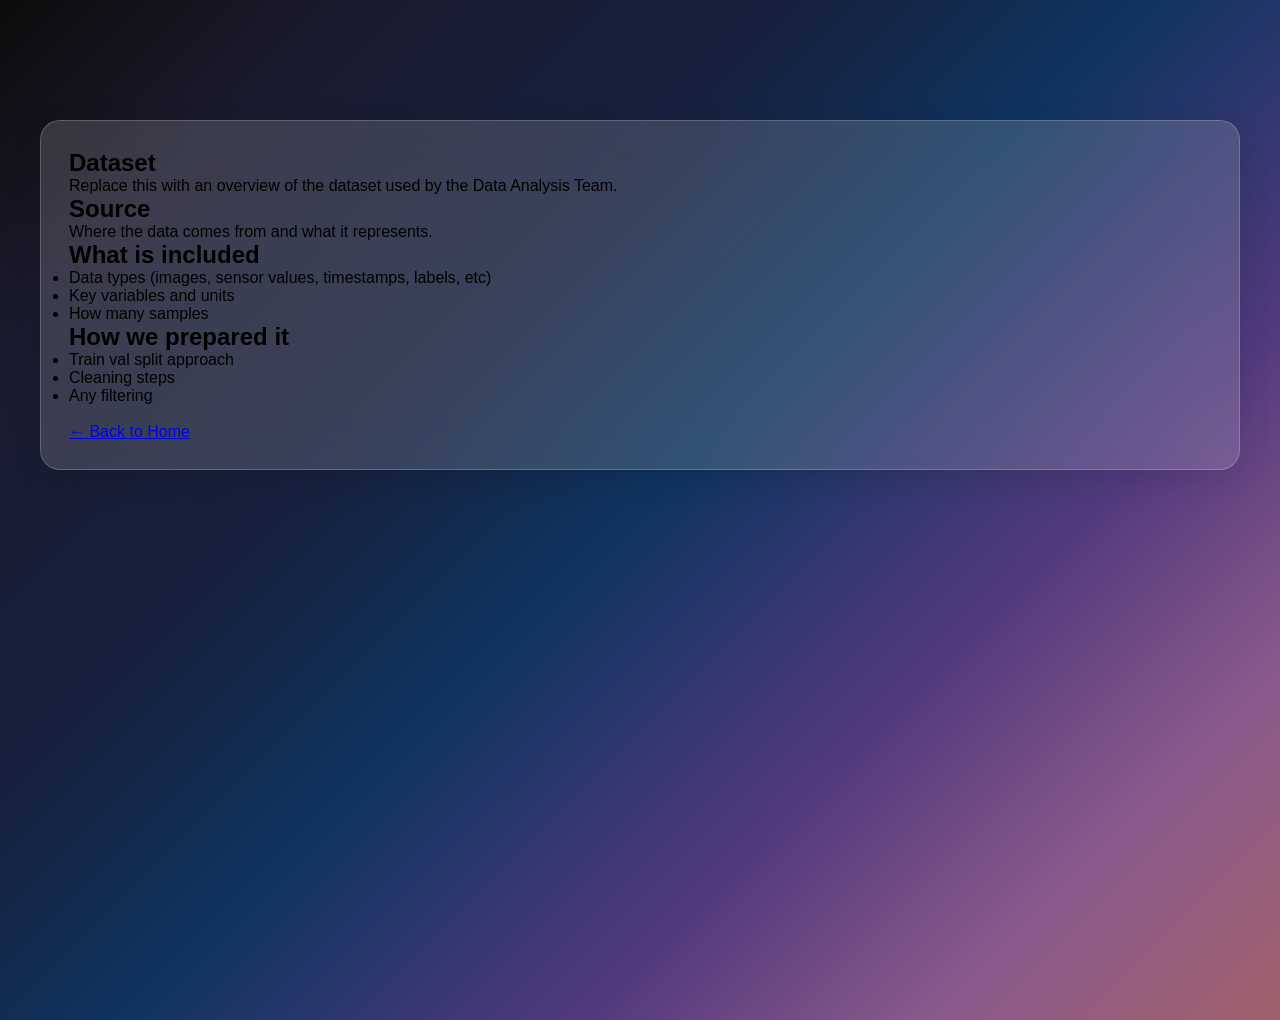
==== dataset.html @ 0f387c84 "Create dataset.html" ====
<!DOCTYPE html>
<html lang="en">
<head>
  <meta charset="UTF-8" />
  <meta name="viewport" content="width=device-width, initial-scale=1.0" />
  <title>Astro Cultivators | Dataset</title>
  <link rel="stylesheet" href="templatemo-glossy-touch.css">
</head>
<body>
  <div class="container" style="margin-top: 120px;">
    <section class="glass" style="padding: 28px;">
      <h1>Dataset</h1>
      <p>Replace this with an overview of the dataset used by the Data Analysis Team.</p>

      <h2>Source</h2>
      <p>Where the data comes from and what it represents.</p>

      <h2>What is included</h2>
      <ul>
        <li>Data types (images, sensor values, timestamps, labels, etc)</li>
        <li>Key variables and units</li>
        <li>How many samples</li>
      </ul>

      <h2>How we prepared it</h2>
      <ul>
        <li>Train val split approach</li>
        <li>Cleaning steps</li>
        <li>Any filtering</li>
      </ul>

      <p style="margin-top: 18px;">
        <a href="index.html">← Back to Home</a>
      </p>
    </section>
  </div>
</body>
</html>
---- templatemo-glossy-touch.css ----
@charset "utf-8";
/*

TemplateMo 592 glossy touch

https://templatemo.com/tm-592-glossy-touch

*/

* {
    margin: 0;
    padding: 0;
    box-sizing: border-box;
    button[type="submit"] {
        font-family: inherit;
        font-size: 16px;
    }
}
body {
    font-family: "Segoe UI", Tahoma, Geneva, Verdana, sans-serif;
    background: linear-gradient(
        135deg,
        #0c0c0c 0%,
        #1a1a2e 15%,
        #16213e 35%,
        #0f3460 50%,
        #533a7d 70%,
        #8b5a8c 85%,
        #a0616a 100%
    );
    min-height: 100vh;
    overflow-x: hidden;
}
/* Animated background elements */
.bg-shapes {
    position: fixed;
    top: 0;
    left: 0;
    width: 100%;
    height: 100%;
    z-index: -1;
    overflow: hidden;
}
.shape {
    position: absolute;
    background: rgba(255, 255, 255, 0.08);
    animation: float 6s ease-in-out infinite;
    box-shadow: 0 8px 32px rgba(255, 255, 255, 0.1);
}
.shape:nth-child(1) {
    width: 120px;
    height: 80px;
    border-radius: 15px;
    top: 20%;
    left: 10%;
    animation-delay: 0s;
    transform: rotate(15deg);
}
.shape:nth-child(2) {
    width: 90px;
    height: 140px;
    border-radius: 12px;
    top: 60%;
    right: 15%;
    animation-delay: 2s;
    transform: rotate(-20deg);
}
.shape:nth-child(3) {
    width: 100px;
    height: 60px;
    border-radius: 10px;
    bottom: 20%;
    left: 20%;
    animation-delay: 4s;
    transform: rotate(25deg);
}
.shape:nth-child(4) {
    width: 80px;
    height: 120px;
    border-radius: 8px;
    top: 10%;
    right: 30%;
    animation-delay: 1s;
    transform: rotate(-10deg);
}
.shape:nth-child(5) {
    width: 110px;
    height: 70px;
    border-radius: 14px;
    bottom: 40%;
    right: 20%;
    animation-delay: 3s;
    transform: rotate(30deg);
}
.shape:nth-child(6) {
    width: 95px;
    height: 95px;
    border-radius: 20px;
    top: 40%;
    left: 5%;
    animation-delay: 5s;
    transform: rotate(-15deg);
}
@keyframes float {
    0%,
    100% {
        transform: translateY(0px) rotate(var(--start-rotation, 0deg));
    }
    50% {
        transform: translateY(-20px)
            rotate(calc(var(--start-rotation, 0deg) + 180deg));
    }
}
/* Glass container styles */
.glass {
    background: rgba(255, 255, 255, 0.15);
    backdrop-filter: blur(20px);
    border: 1px solid rgba(255, 255, 255, 0.2);
    border-radius: 20px;
    box-shadow: 0 8px 32px rgba(0, 0, 0, 0.1);
    transition: all 0.3s ease;
    position: relative;
    overflow: hidden;
}
.glass:hover {
    background: rgba(255, 255, 255, 0.2);
    transform: translateY(-5px);
    box-shadow: 0 15px 45px rgba(0, 0, 0, 0.15);
}
/* Header styles */
header {
    padding: 20px;
}
.container {
    max-width: 1200px;
    margin: 0 auto;
}
/* Navigation styles */
nav {
    display: flex;
    justify-content: space-between;
    align-items: center;
    padding: 30px 45px;
}
.logo {
    font-size: 32px;
    font-weight: bold;
    color: white;
    text-shadow: 0 2px 10px rgba(0, 0, 0, 0.3);
    display: flex;
    align-items: center;
    gap: 15px;
    cursor: pointer;
}
.logo-icon {
    width: 64px;
    height: 64px;
    display: flex;
    align-items: center;
    justify-content: center;
}
.logo-icon svg {
    width: 100%;
    height: 100%;
    filter: drop-shadow(0 2px 8px rgba(0, 0, 0, 0.3));
    transition: all 0.3s ease;
}
.logo:hover .logo-icon svg {
    transform: scale(1.1) translateY(-2px);
    filter: drop-shadow(0 4px 12px rgba(255, 255, 255, 0.4));
}
.nav-links {
    display: flex;
    gap: 30px;
}
.nav-links a {
    color: rgba(255, 255, 255, 0.9);
    text-decoration: none;
    font-weight: 500;
    transition: all 0.3s ease;
    padding: 12px 24px 13px 24px;
    border-radius: 10px;
    cursor: pointer;
    font-size: 16px;
	border-bottom: 1px solid rgba(255, 255, 255, 0.6);
}
.nav-links a:hover,
.nav-links a.active {
    color: white;
    background: rgba(255, 255, 255, 0.1);
    text-shadow: 0 0 10px rgba(255, 255, 255, 0.5);
}
/* Page system */
.page {
    display: none;
    min-height: 100vh;
    padding: 40px 20px 20px;
}
.page.active {
    display: block;
}
/* Content wrapper to contain page content */
.content-wrapper {
    min-height: calc(100vh - 300px);
}
/* Home page styles */
.hero {
    display: grid;
    grid-template-columns: 1fr 1fr;
    gap: 40px;
    align-items: center;
    padding: 60px 40px;
    margin-bottom: 40px;
}
.hero-image {
    display: flex;
    justify-content: center;
    align-items: center;
}
.hero-image img {
    width: 100%;
    max-width: 440px;
    height: auto;
    border-radius: 20px;
    box-shadow: 0 15px 35px rgba(0, 0, 0, 0.2);
}
.hero-content {
    text-align: left;
}
.hero h1 {
    font-size: 2.8rem;
    color: white;
    margin-bottom: 20px;
    text-shadow: 0 4px 15px rgba(0, 0, 0, 0.2);
    line-height: 1.2;
}
.hero p {
    font-size: 1.2rem;
    color: rgba(255, 255, 255, 0.9);
    margin-bottom: 30px;
    line-height: 1.6;
}
.cta-button {
    display: inline-block;
    padding: 15px 40px;
    background: rgba(255, 255, 255, 0.2);
    color: white;
    text-decoration: none;
    border-radius: 50px;
    font-weight: 600;
    font-family: "Segoe UI", Tahoma, Geneva, Verdana, sans-serif;
    transition: all 0.3s ease;
    border: 2px solid rgba(255, 255, 255, 0.3);
    cursor: pointer;
}
.cta-button:hover {
    background: rgba(255, 255, 255, 0.3);
    transform: translateY(-3px);
    box-shadow: 0 10px 25px rgba(0, 0, 0, 0.2);
}
button[type="submit"] {
    font-family: inherit;
    font-size: 16px;
}
.features {
    display: grid;
    grid-template-columns: repeat(auto-fit, minmax(300px, 1fr));
    gap: 30px;
    margin-bottom: 40px;
}
.feature-card {
    padding: 40px 30px;
    text-align: center;
    color: white;
}
.feature-icon {
    width: 60px;
    height: 60px;
    margin: 0 auto 20px;
    background: rgba(255, 255, 255, 0.2);
    border-radius: 50%;
    display: flex;
    align-items: center;
    justify-content: center;
    font-size: 24px;
}
.feature-card h3 {
    font-size: 1.5rem;
    margin-bottom: 15px;
    color: white;
}
.feature-card p {
    color: rgba(255, 255, 255, 0.8);
    line-height: 1.6;
}
/* About page styles */
.about-content {
    display: grid;
    grid-template-columns: 1fr 1fr;
    gap: 40px;
    margin-bottom: 40px;
    align-items: center;
}
.about-text {
    padding: 40px;
    color: white;
}
.about-text h2 {
    font-size: 2.5rem;
    margin-bottom: 20px;
    text-shadow: 0 2px 10px rgba(0, 0, 0, 0.3);
}
.about-text p {
    font-size: 1.1rem;
    line-height: 1.8;
    color: rgba(255, 255, 255, 0.9);
    margin-bottom: 20px;
}
.stats {
    display: grid;
    grid-template-columns: repeat(auto-fit, minmax(200px, 1fr));
    gap: 30px;
    margin-bottom: 60px;
}
.stat-card {
    text-align: center;
    padding: 30px;
    color: white;
}
.stat-number {
    font-size: 3rem;
    font-weight: bold;
    color: white;
    text-shadow: 0 2px 10px rgba(0, 0, 0, 0.3);
}
.stat-label {
    font-size: 1.1rem;
    color: rgba(255, 255, 255, 0.8);
    margin-top: 10px;
}
/* Team section styles */
.team-section {
    margin-bottom: 60px;
}
.team-section h2 {
    font-size: 2.5rem;
    color: white;
    text-align: center;
    margin-bottom: 50px;
    text-shadow: 0 2px 10px rgba(0, 0, 0, 0.3);
}
.team-grid {
    display: grid;
    grid-template-columns: repeat(3, 1fr);
    gap: 30px;
}
.team-member {
    padding: 40px 30px;
    text-align: center;
    color: white;
    transition: all 0.3s ease;
}
.team-member:hover {
    transform: translateY(-10px);
}
.team-avatar {
    width: 120px;
    height: 120px;
    background: rgba(255, 255, 255, 0.2);
    border-radius: 50%;
    margin: 0 auto 20px;
    display: flex;
    align-items: center;
    justify-content: center;
    font-size: 48px;
    backdrop-filter: blur(10px);
    border: 3px solid rgba(255, 255, 255, 0.3);
    transition: all 0.3s ease;
}
.team-member:hover .team-avatar {
    border-color: rgba(255, 255, 255, 0.5);
    transform: scale(1.05);
    background: rgba(255, 255, 255, 0.25);
}
.team-member h3 {
    font-size: 1.4rem;
    margin-bottom: 8px;
    color: white;
}
.team-member .role {
    font-size: 1rem;
    color: rgba(255, 255, 255, 0.7);
    margin-bottom: 15px;
}
.team-member .bio {
    font-size: 0.9rem;
    line-height: 1.6;
    color: rgba(255, 255, 255, 0.8);
    margin-bottom: 20px;
}
.team-social {
    display: flex;
    justify-content: center;
    gap: 15px;
}
.team-social a {
    width: 36px;
    height: 36px;
    background: rgba(255, 255, 255, 0.1);
    border-radius: 50%;
    display: flex;
    align-items: center;
    justify-content: center;
    color: rgba(255, 255, 255, 0.8);
    text-decoration: none;
    transition: all 0.3s ease;
    backdrop-filter: blur(10px);
    border: 1px solid rgba(255, 255, 255, 0.2);
}
.team-social a:hover {
    background: rgba(255, 255, 255, 0.2);
    transform: translateY(-3px);
    color: white;
}
/* Services page styles */
.services-grid {
    display: grid;
    grid-template-columns: repeat(auto-fit, minmax(350px, 1fr));
    gap: 30px;
    margin-bottom: 40px;
}
.service-card {
    padding: 40px 30px;
    color: white;
    text-align: left;
}
.service-header {
    display: flex;
    align-items: center;
    margin-bottom: 20px;
}
.service-icon {
    width: 50px;
    height: 50px;
    background: rgba(255, 255, 255, 0.2);
    border-radius: 10px;
    display: flex;
    align-items: center;
    justify-content: center;
    font-size: 20px;
    margin-right: 15px;
}
.service-card h3 {
    font-size: 1.4rem;
    color: white;
}
.service-card p {
    color: rgba(255, 255, 255, 0.8);
    line-height: 1.6;
    margin-bottom: 20px;
}
.service-features {
    list-style: none;
}
.service-features li {
    color: rgba(255, 255, 255, 0.7);
    margin-bottom: 8px;
    padding-left: 20px;
    position: relative;
}
.service-features li:before {
    content: "✓";
    position: absolute;
    left: 0;
    color: rgba(255, 255, 255, 0.9);
}
/* Contact page styles */
.contact-grid {
    display: grid;
    grid-template-columns: 1fr 1fr;
    gap: 40px;
    margin-bottom: 40px;
}
.contact-map-section {
    margin-top: 40px;
}
.contact-form {
    padding: 40px;
}
.contact-form h2 {
    color: white;
    font-size: 2rem;
    margin-bottom: 30px;
    text-shadow: 0 2px 10px rgba(0, 0, 0, 0.3);
}
.form-group {
    margin-bottom: 20px;
}
.form-group label {
    display: block;
    color: rgba(255, 255, 255, 0.9);
    margin-bottom: 8px;
    font-weight: 500;
}
.form-group input,
.form-group textarea {
    width: 100%;
    padding: 15px;
    background: rgba(255, 255, 255, 0.1);
    border: 1px solid rgba(255, 255, 255, 0.2);
    border-radius: 10px;
    color: white;
    font-size: 16px;
    font-family: "Segoe UI", Tahoma, Geneva, Verdana, sans-serif;
    backdrop-filter: blur(10px);
    transition: all 0.3s ease;
}
.form-group input:focus,
.form-group textarea:focus {
    outline: none;
    background: rgba(255, 255, 255, 0.15);
    border-color: rgba(255, 255, 255, 0.4);
    box-shadow: 0 0 20px rgba(255, 255, 255, 0.1);
}
.form-group input::placeholder,
.form-group textarea::placeholder {
    color: rgba(255, 255, 255, 0.6);
}
.form-group textarea {
    height: 120px;
    resize: vertical;
    line-height: 1.5;
}
.contact-info {
    padding: 40px;
    color: white;
}
.contact-info h2 {
    font-size: 2rem;
    margin-bottom: 30px;
    text-shadow: 0 2px 10px rgba(0, 0, 0, 0.3);
}
.contact-item {
    display: flex;
    align-items: center;
    margin-bottom: 25px;
}
.contact-item-icon {
    width: 40px;
    height: 40px;
    background: rgba(255, 255, 255, 0.2);
    border-radius: 10px;
    display: flex;
    align-items: center;
    justify-content: center;
    margin-right: 15px;
    font-size: 18px;
}
.contact-item-text h4 {
    color: white;
    margin-bottom: 5px;
}
.contact-item-text p {
    color: rgba(255, 255, 255, 0.8);
}
.contact-map {
    padding: 40px;
    color: white;
    width: 100%;
}
.contact-map h2 {
    font-size: 2rem;
    margin-bottom: 30px;
    text-shadow: 0 2px 10px rgba(0, 0, 0, 0.3);
    text-align: center;
}
.map-container {
    width: 100%;
    height: 500px;
    background: rgba(255, 255, 255, 0.1);
    border-radius: 15px;
    border: 1px solid rgba(255, 255, 255, 0.2);
    overflow: hidden;
    position: relative;
    backdrop-filter: blur(10px);
}
.map-placeholder {
    width: 100%;
    height: 100%;
    display: flex;
    align-items: center;
    justify-content: center;
    flex-direction: column;
    color: rgba(255, 255, 255, 0.8);
    text-align: center;
}
.map-placeholder-icon {
    font-size: 64px;
    margin-bottom: 20px;
    opacity: 0.7;
}
.map-placeholder p {
    margin: 8px 0;
    font-size: 16px;
}
.map-placeholder .address {
    font-size: 18px;
    font-weight: 600;
    margin-bottom: 20px;
}
.map-placeholder .integration-note {
    font-size: 14px;
    opacity: 0.6;
    margin-top: 20px;
}
/* Footer styles */
#footer {
    margin-top: 60px;
    padding: 30px 0;
}
.footer-content {
    padding: 30px;
    text-align: center;
    color: rgba(255, 255, 255, 0.8);
}
.footer-links {
    display: flex;
    justify-content: center;
    gap: 30px;
    margin-bottom: 20px;
    flex-wrap: wrap;
}
.footer-links a {
    color: rgba(255, 255, 255, 0.7);
    text-decoration: none;
    font-size: 14px;
    transition: color 0.3s ease;
    padding: 5px 10px;
}
.footer-links a:hover {
    color: white;
    text-shadow: 0 0 10px rgba(255, 255, 255, 0.5);
}
.copyright {
    font-size: 14px;
    color: rgba(255, 255, 255, 0.6);
    border-top: 1px solid rgba(255, 255, 255, 0.1);
    padding-top: 20px;
}
.copyright a {
	color: rgba(255, 255, 255, 0.6);
	text-decoration: none;
}
/* Responsive design */
@media (max-width: 1024px) {
    .team-grid {
        grid-template-columns: repeat(2, 1fr);
    }
}
@media (max-width: 768px) {
    /* Adjust padding for mobile */
    .page {
        padding: 30px 20px 20px;
    }
    .content-wrapper {
        min-height: auto;
    }
    .hero {
        grid-template-columns: 1fr;
        text-align: center;
        gap: 20px;
    }
    .hero-content {
        text-align: center;
    }
    .hero h1 {
        font-size: 2.5rem;
    }
    nav {
        flex-direction: column;
        gap: 20px;
        padding: 20px 30px;
    }
    .nav-links {
        gap: 15px;
        justify-content: center;
        flex-direction: column;
        align-items: center;
    }
    .nav-links a {
        display: block;
        text-align: center;
        width: 100%;
        max-width: 200px;
        font-size: 14px;
        padding: 10px 20px;
    }
    .about-content,
    .contact-grid {
        grid-template-columns: 1fr;
    }
    .services-grid {
        grid-template-columns: 1fr;
    }
    .team-grid {
        grid-template-columns: 1fr;
        gap: 20px;
    }
    .footer-links {
        gap: 15px;
        flex-direction: column;
    }
    .footer-links a {
        display: block;
        text-align: center;
    }
    button[type="submit"] {
        width: 100%;
    }
    .map-container {
        height: 350px;
    }
    .logo-icon {
        width: 40px;
        height: 40px;
    }
    .logo {
        font-size: 22px;
    }
}
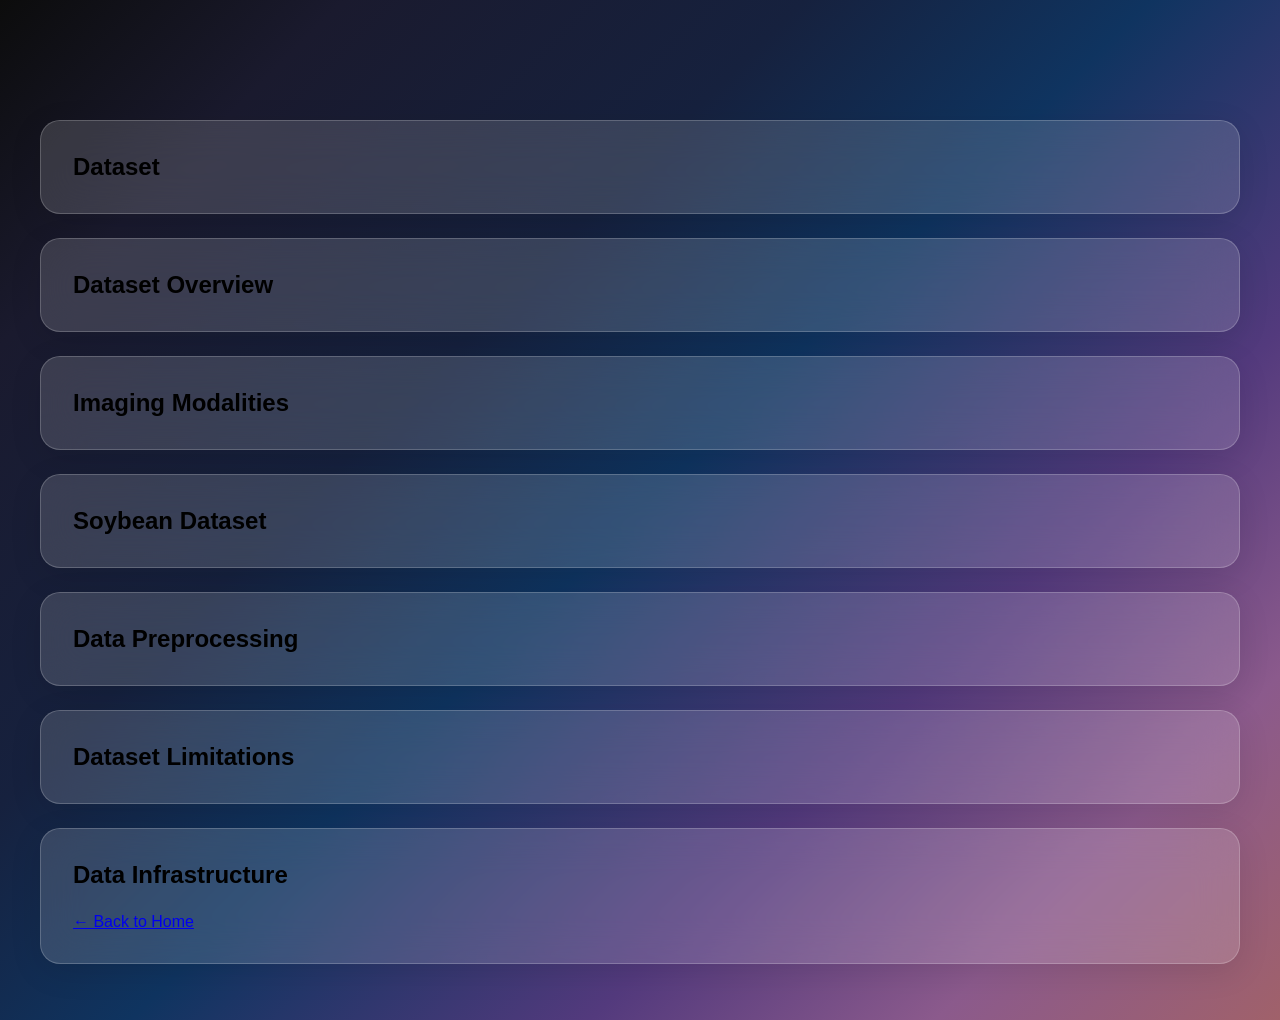
==== commit b32a8e04: "Update dataset.html" ====
--- a/dataset.html
+++ b/dataset.html
@@ -7,32 +7,42 @@
   <link rel="stylesheet" href="templatemo-glossy-touch.css">
 </head>
 <body>
+
   <div class="container" style="margin-top: 120px;">
-    <section class="glass" style="padding: 28px;">
+
+    <section class="glass" style="padding: 32px; margin-bottom: 24px;">
       <h1>Dataset</h1>
-      <p>Replace this with an overview of the dataset used by the Data Analysis Team.</p>
+    </section>
 
-      <h2>Source</h2>
-      <p>Where the data comes from and what it represents.</p>
+    <section class="glass" style="padding: 32px; margin-bottom: 24px;">
+      <h2>Dataset Overview</h2>
+    </section>
 
-      <h2>What is included</h2>
-      <ul>
-        <li>Data types (images, sensor values, timestamps, labels, etc)</li>
-        <li>Key variables and units</li>
-        <li>How many samples</li>
-      </ul>
+    <section class="glass" style="padding: 32px; margin-bottom: 24px;">
+      <h2>Imaging Modalities</h2>
+    </section>
 
-      <h2>How we prepared it</h2>
-      <ul>
-        <li>Train val split approach</li>
-        <li>Cleaning steps</li>
-        <li>Any filtering</li>
-      </ul>
+    <section class="glass" style="padding: 32px; margin-bottom: 24px;">
+      <h2>Soybean Dataset</h2>
+    </section>
 
-      <p style="margin-top: 18px;">
+    <section class="glass" style="padding: 32px; margin-bottom: 24px;">
+      <h2>Data Preprocessing</h2>
+    </section>
+
+    <section class="glass" style="padding: 32px; margin-bottom: 24px;">
+      <h2>Dataset Limitations</h2>
+    </section>
+
+    <section class="glass" style="padding: 32px;">
+      <h2>Data Infrastructure</h2>
+
+      <p style="margin-top: 24px;">
         <a href="index.html">← Back to Home</a>
       </p>
     </section>
+
   </div>
+
 </body>
 </html>
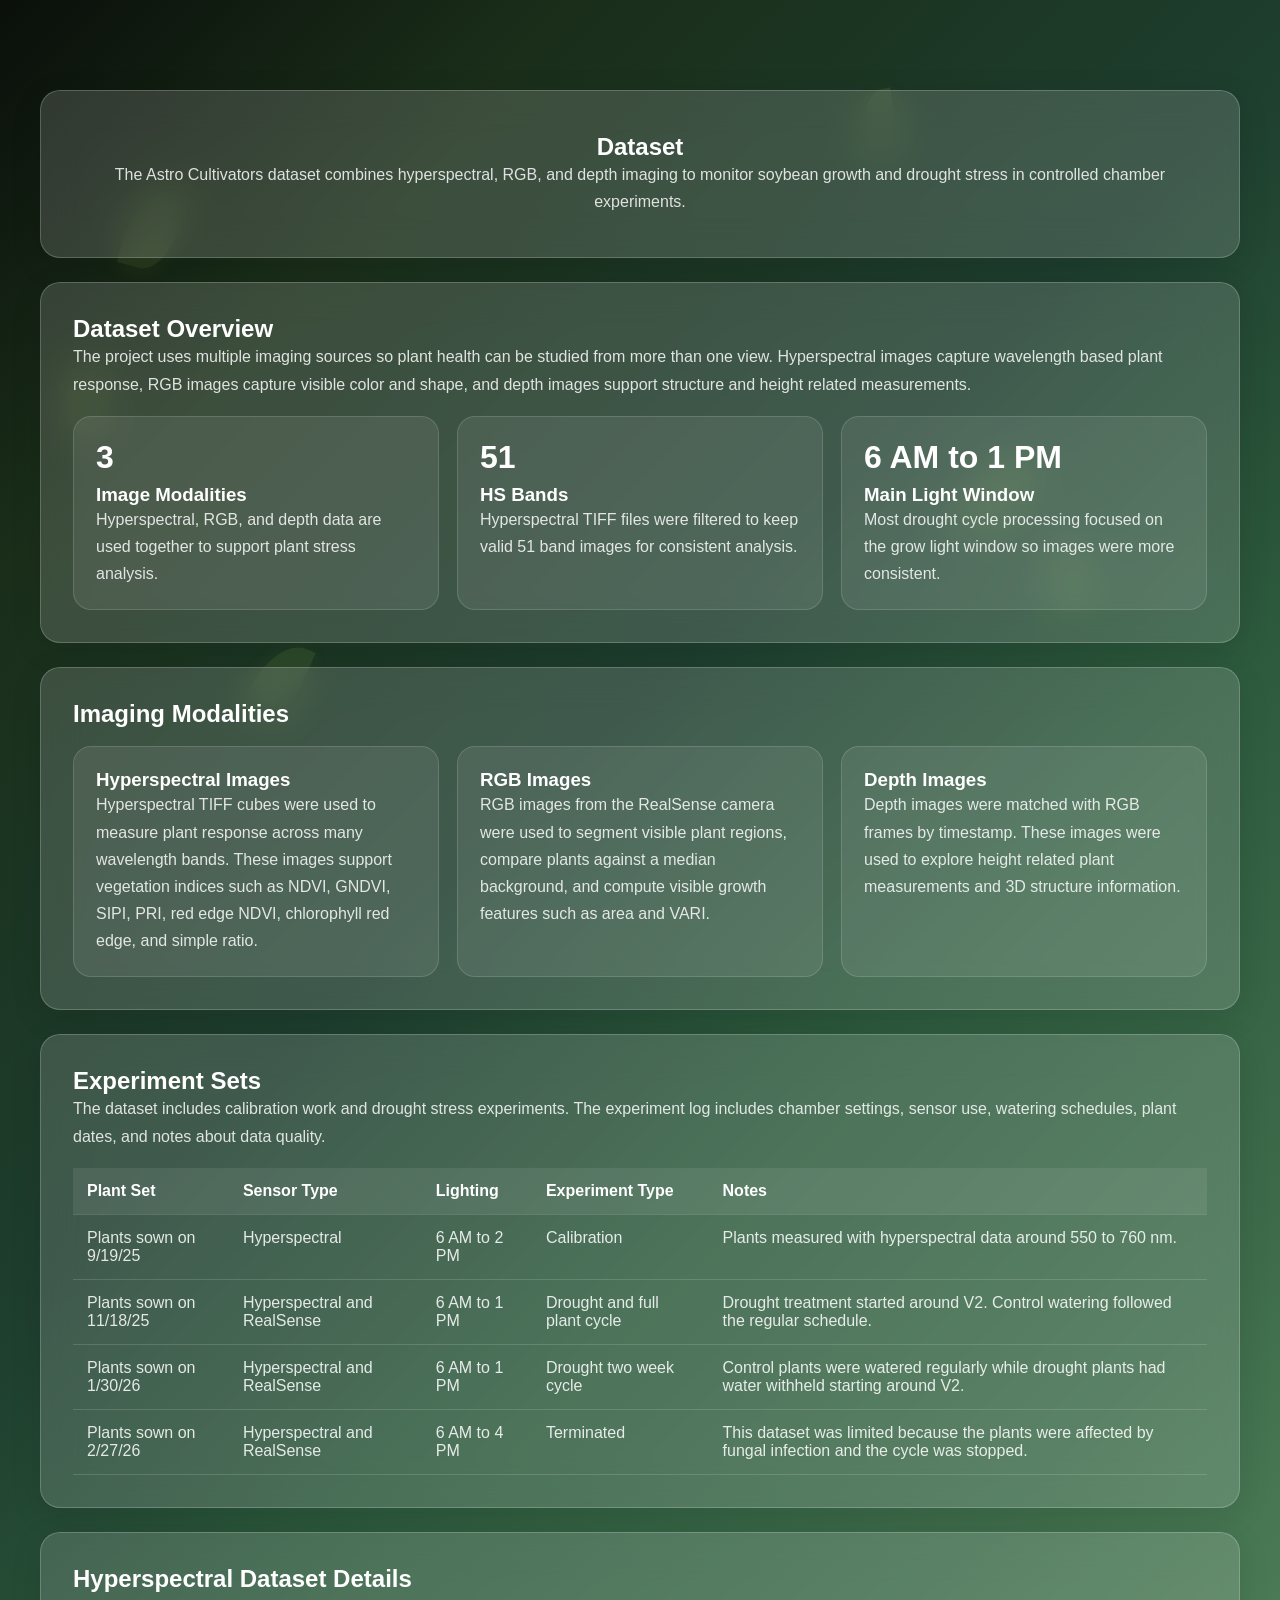
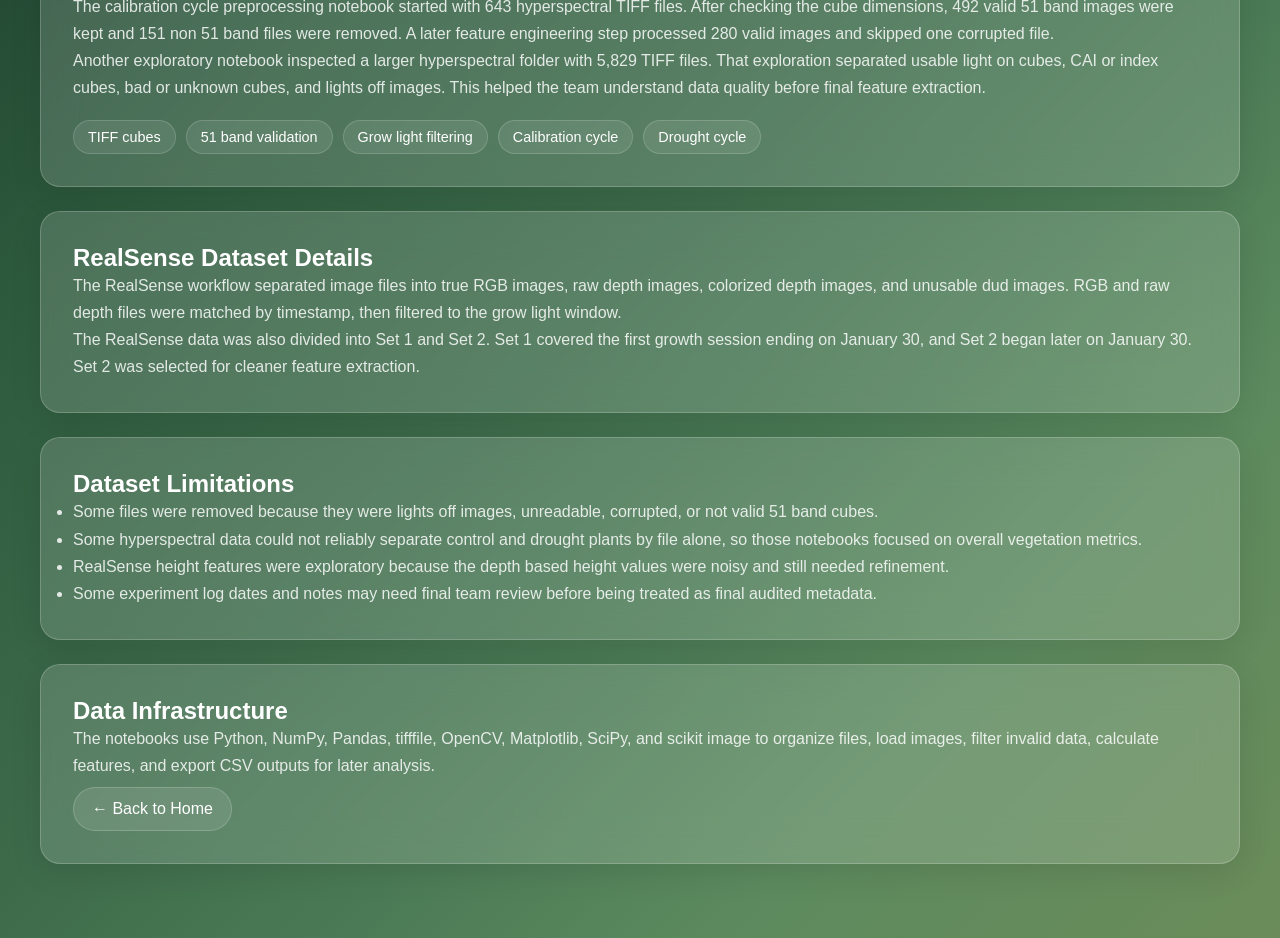
==== commit 3656518c: "Update dataset.html" ====
--- a/dataset.html
+++ b/dataset.html
@@ -1,48 +1,272 @@
 <!DOCTYPE html>
 <html lang="en">
 <head>
-  <meta charset="UTF-8" />
-  <meta name="viewport" content="width=device-width, initial-scale=1.0" />
-  <title>Astro Cultivators | Dataset</title>
-  <link rel="stylesheet" href="templatemo-glossy-touch.css">
+    <meta charset="UTF-8">
+    <meta name="viewport" content="width=device-width, initial-scale=1.0">
+    <title>Astro Cultivators | Dataset</title>
+    <link rel="icon" type="image/png" href="images/icon3-modified.png">
+    <link rel="stylesheet" href="templatemo-glossy-touch.css">
+
+    <style>
+.page-wrap {
+    margin-top: 90px;
+    padding-bottom: 50px;
+}
+
+.page-header {
+    padding: 42px 36px;
+    margin-bottom: 24px;
+    text-align: center;
+}
+
+.page-header h1,
+.content-card h2,
+.metric-card h3,
+.info-card h3 {
+    color: white;
+}
+
+.page-header p,
+.content-card p,
+.content-card li,
+.info-card p,
+.info-card li,
+.metric-card p {
+    color: rgba(255,255,255,0.84);
+    line-height: 1.7;
+}
+
+.content-card {
+    padding: 32px;
+    margin-bottom: 24px;
+}
+
+.grid {
+    display: grid;
+    grid-template-columns: repeat(auto-fit, minmax(260px, 1fr));
+    gap: 18px;
+    margin-top: 18px;
+}
+
+.info-card,
+.metric-card {
+    background: rgba(255,255,255,0.08);
+    border: 1px solid rgba(255,255,255,0.14);
+    border-radius: 18px;
+    padding: 22px;
+}
+
+.metric-number {
+    color: white;
+    font-size: 2rem;
+    font-weight: 700;
+    margin-bottom: 8px;
+}
+
+.tag-row {
+    display: flex;
+    flex-wrap: wrap;
+    gap: 10px;
+    margin-top: 18px;
+}
+
+.tag {
+    color: white;
+    background: rgba(255,255,255,0.09);
+    border: 1px solid rgba(255,255,255,0.16);
+    border-radius: 999px;
+    padding: 8px 14px;
+    font-size: 0.9rem;
+}
+
+.table-wrap {
+    overflow-x: auto;
+    margin-top: 18px;
+}
+
+table {
+    width: 100%;
+    border-collapse: collapse;
+    color: rgba(255,255,255,0.86);
+    min-width: 760px;
+}
+
+th,
+td {
+    padding: 14px;
+    border-bottom: 1px solid rgba(255,255,255,0.14);
+    text-align: left;
+    vertical-align: top;
+}
+
+th {
+    color: white;
+    background: rgba(255,255,255,0.08);
+}
+
+.back-link {
+    display: inline-block;
+    color: white;
+    text-decoration: none;
+    background: rgba(255,255,255,0.10);
+    border: 1px solid rgba(255,255,255,0.18);
+    padding: 12px 18px;
+    border-radius: 999px;
+    margin-top: 8px;
+}
+
+.back-link:hover {
+    background: rgba(255,255,255,0.18);
+}
+</style>
 </head>
+
 <body>
-
-  <div class="container" style="margin-top: 120px;">
-
-    <section class="glass" style="padding: 32px; margin-bottom: 24px;">
-      <h1>Dataset</h1>
-    </section>
-
-    <section class="glass" style="padding: 32px; margin-bottom: 24px;">
-      <h2>Dataset Overview</h2>
-    </section>
-
-    <section class="glass" style="padding: 32px; margin-bottom: 24px;">
-      <h2>Imaging Modalities</h2>
-    </section>
-
-    <section class="glass" style="padding: 32px; margin-bottom: 24px;">
-      <h2>Soybean Dataset</h2>
-    </section>
-
-    <section class="glass" style="padding: 32px; margin-bottom: 24px;">
-      <h2>Data Preprocessing</h2>
-    </section>
-
-    <section class="glass" style="padding: 32px; margin-bottom: 24px;">
-      <h2>Dataset Limitations</h2>
-    </section>
-
-    <section class="glass" style="padding: 32px;">
-      <h2>Data Infrastructure</h2>
-
-      <p style="margin-top: 24px;">
-        <a href="index.html">← Back to Home</a>
-      </p>
-    </section>
-
-  </div>
-
+    <div class="bg-shapes">
+        <div class="shape"></div>
+        <div class="shape"></div>
+        <div class="shape"></div>
+        <div class="shape"></div>
+        <div class="shape"></div>
+        <div class="shape"></div>
+    </div>
+
+    <div class="container page-wrap">
+        <section class="glass page-header">
+            <h1>Dataset</h1>
+            <p>The Astro Cultivators dataset combines hyperspectral, RGB, and depth imaging to monitor soybean growth and drought stress in controlled chamber experiments.</p>
+        </section>
+
+        <section class="glass content-card">
+            <h2>Dataset Overview</h2>
+            <p>The project uses multiple imaging sources so plant health can be studied from more than one view. Hyperspectral images capture wavelength based plant response, RGB images capture visible color and shape, and depth images support structure and height related measurements.</p>
+
+            <div class="grid">
+                <div class="metric-card">
+                    <div class="metric-number">3</div>
+                    <h3>Image Modalities</h3>
+                    <p>Hyperspectral, RGB, and depth data are used together to support plant stress analysis.</p>
+                </div>
+
+                <div class="metric-card">
+                    <div class="metric-number">51</div>
+                    <h3>HS Bands</h3>
+                    <p>Hyperspectral TIFF files were filtered to keep valid 51 band images for consistent analysis.</p>
+                </div>
+
+                <div class="metric-card">
+                    <div class="metric-number">6 AM to 1 PM</div>
+                    <h3>Main Light Window</h3>
+                    <p>Most drought cycle processing focused on the grow light window so images were more consistent.</p>
+                </div>
+            </div>
+        </section>
+
+        <section class="glass content-card">
+            <h2>Imaging Modalities</h2>
+
+            <div class="grid">
+                <div class="info-card">
+                    <h3>Hyperspectral Images</h3>
+                    <p>Hyperspectral TIFF cubes were used to measure plant response across many wavelength bands. These images support vegetation indices such as NDVI, GNDVI, SIPI, PRI, red edge NDVI, chlorophyll red edge, and simple ratio.</p>
+                </div>
+
+                <div class="info-card">
+                    <h3>RGB Images</h3>
+                    <p>RGB images from the RealSense camera were used to segment visible plant regions, compare plants against a median background, and compute visible growth features such as area and VARI.</p>
+                </div>
+
+                <div class="info-card">
+                    <h3>Depth Images</h3>
+                    <p>Depth images were matched with RGB frames by timestamp. These images were used to explore height related plant measurements and 3D structure information.</p>
+                </div>
+            </div>
+        </section>
+
+        <section class="glass content-card">
+            <h2>Experiment Sets</h2>
+            <p>The dataset includes calibration work and drought stress experiments. The experiment log includes chamber settings, sensor use, watering schedules, plant dates, and notes about data quality.</p>
+
+            <div class="table-wrap">
+                <table>
+                    <thead>
+                        <tr>
+                            <th>Plant Set</th>
+                            <th>Sensor Type</th>
+                            <th>Lighting</th>
+                            <th>Experiment Type</th>
+                            <th>Notes</th>
+                        </tr>
+                    </thead>
+                    <tbody>
+                        <tr>
+                            <td>Plants sown on 9/19/25</td>
+                            <td>Hyperspectral</td>
+                            <td>6 AM to 2 PM</td>
+                            <td>Calibration</td>
+                            <td>Plants measured with hyperspectral data around 550 to 760 nm.</td>
+                        </tr>
+                        <tr>
+                            <td>Plants sown on 11/18/25</td>
+                            <td>Hyperspectral and RealSense</td>
+                            <td>6 AM to 1 PM</td>
+                            <td>Drought and full plant cycle</td>
+                            <td>Drought treatment started around V2. Control watering followed the regular schedule.</td>
+                        </tr>
+                        <tr>
+                            <td>Plants sown on 1/30/26</td>
+                            <td>Hyperspectral and RealSense</td>
+                            <td>6 AM to 1 PM</td>
+                            <td>Drought two week cycle</td>
+                            <td>Control plants were watered regularly while drought plants had water withheld starting around V2.</td>
+                        </tr>
+                        <tr>
+                            <td>Plants sown on 2/27/26</td>
+                            <td>Hyperspectral and RealSense</td>
+                            <td>6 AM to 4 PM</td>
+                            <td>Terminated</td>
+                            <td>This dataset was limited because the plants were affected by fungal infection and the cycle was stopped.</td>
+                        </tr>
+                    </tbody>
+                </table>
+            </div>
+        </section>
+
+        <section class="glass content-card">
+            <h2>Hyperspectral Dataset Details</h2>
+            <p>The calibration cycle preprocessing notebook started with 643 hyperspectral TIFF files. After checking the cube dimensions, 492 valid 51 band images were kept and 151 non 51 band files were removed. A later feature engineering step processed 280 valid images and skipped one corrupted file.</p>
+            <p>Another exploratory notebook inspected a larger hyperspectral folder with 5,829 TIFF files. That exploration separated usable light on cubes, CAI or index cubes, bad or unknown cubes, and lights off images. This helped the team understand data quality before final feature extraction.</p>
+
+            <div class="tag-row">
+                <span class="tag">TIFF cubes</span>
+                <span class="tag">51 band validation</span>
+                <span class="tag">Grow light filtering</span>
+                <span class="tag">Calibration cycle</span>
+                <span class="tag">Drought cycle</span>
+            </div>
+        </section>
+
+        <section class="glass content-card">
+            <h2>RealSense Dataset Details</h2>
+            <p>The RealSense workflow separated image files into true RGB images, raw depth images, colorized depth images, and unusable dud images. RGB and raw depth files were matched by timestamp, then filtered to the grow light window.</p>
+            <p>The RealSense data was also divided into Set 1 and Set 2. Set 1 covered the first growth session ending on January 30, and Set 2 began later on January 30. Set 2 was selected for cleaner feature extraction.</p>
+        </section>
+
+        <section class="glass content-card">
+            <h2>Dataset Limitations</h2>
+            <ul>
+                <li>Some files were removed because they were lights off images, unreadable, corrupted, or not valid 51 band cubes.</li>
+                <li>Some hyperspectral data could not reliably separate control and drought plants by file alone, so those notebooks focused on overall vegetation metrics.</li>
+                <li>RealSense height features were exploratory because the depth based height values were noisy and still needed refinement.</li>
+                <li>Some experiment log dates and notes may need final team review before being treated as final audited metadata.</li>
+            </ul>
+        </section>
+
+        <section class="glass content-card">
+            <h2>Data Infrastructure</h2>
+            <p>The notebooks use Python, NumPy, Pandas, tifffile, OpenCV, Matplotlib, SciPy, and scikit image to organize files, load images, filter invalid data, calculate features, and export CSV outputs for later analysis.</p>
+            <a class="back-link" href="index.html">← Back to Home</a>
+        </section>
+    </div>
 </body>
 </html>
--- a/templatemo-glossy-touch.css
+++ b/templatemo-glossy-touch.css
@@ -20,13 +20,14 @@
     font-family: "Segoe UI", Tahoma, Geneva, Verdana, sans-serif;
     background: linear-gradient(
         135deg,
-        #0c0c0c 0%,
-        #1a1a2e 15%,
-        #16213e 35%,
-        #0f3460 50%,
-        #533a7d 70%,
-        #8b5a8c 85%,
-        #a0616a 100%
+        #0a0f0a 0%,
+        #1a2e1a 15%,
+        #1e3e2e 35%,
+        #2d5a3d 50%,
+        #3d6b4a 65%,
+        #4a7a55 75%,
+        #5c8a5e 85%,
+        #6b8c5a 100%
     );
     min-height: 100vh;
     overflow-x: hidden;
@@ -43,59 +44,54 @@
 }
 .shape {
     position: absolute;
-    background: rgba(255, 255, 255, 0.08);
+    background: rgba(160, 200, 80, 0.12);
     animation: float 6s ease-in-out infinite;
-    box-shadow: 0 8px 32px rgba(255, 255, 255, 0.1);
+    box-shadow: 0 4px 20px rgba(160, 200, 80, 0.08);
+    border-radius: 80% 0 55% 0;
 }
 .shape:nth-child(1) {
-    width: 120px;
-    height: 80px;
-    border-radius: 15px;
+    width: 50px;
+    height: 90px;
     top: 20%;
     left: 10%;
     animation-delay: 0s;
     transform: rotate(15deg);
 }
 .shape:nth-child(2) {
-    width: 90px;
-    height: 140px;
-    border-radius: 12px;
+    width: 40px;
+    height: 70px;
     top: 60%;
     right: 15%;
     animation-delay: 2s;
     transform: rotate(-20deg);
 }
 .shape:nth-child(3) {
-    width: 100px;
-    height: 60px;
-    border-radius: 10px;
+    width: 45px;
+    height: 80px;
     bottom: 20%;
     left: 20%;
     animation-delay: 4s;
     transform: rotate(25deg);
 }
 .shape:nth-child(4) {
-    width: 80px;
-    height: 120px;
-    border-radius: 8px;
+    width: 35px;
+    height: 65px;
     top: 10%;
     right: 30%;
     animation-delay: 1s;
     transform: rotate(-10deg);
 }
 .shape:nth-child(5) {
-    width: 110px;
-    height: 70px;
-    border-radius: 14px;
+    width: 55px;
+    height: 95px;
     bottom: 40%;
     right: 20%;
     animation-delay: 3s;
     transform: rotate(30deg);
 }
 .shape:nth-child(6) {
-    width: 95px;
-    height: 95px;
-    border-radius: 20px;
+    width: 42px;
+    height: 75px;
     top: 40%;
     left: 5%;
     animation-delay: 5s;
@@ -122,10 +118,13 @@
     position: relative;
     overflow: hidden;
 }
-.glass:hover {
+/* Only clickable boxes get hover effects */
+.feature-card.glass:hover,
+.service-card.glass:hover {
     background: rgba(255, 255, 255, 0.2);
     transform: translateY(-5px);
     box-shadow: 0 15px 45px rgba(0, 0, 0, 0.15);
+    cursor: pointer;
 }
 /* Header styles */
 header {
@@ -361,7 +360,7 @@
     transition: all 0.3s ease;
 }
 .team-member:hover {
-    transform: translateY(-10px);
+    transform: none;
 }
 .team-avatar {
     width: 120px;
@@ -378,9 +377,9 @@
     transition: all 0.3s ease;
 }
 .team-member:hover .team-avatar {
-    border-color: rgba(255, 255, 255, 0.5);
-    transform: scale(1.05);
-    background: rgba(255, 255, 255, 0.25);
+    border-color: rgba(255, 255, 255, 0.3);
+    transform: none;
+    background: rgba(255, 255, 255, 0.2);
 }
 .team-member h3 {
     font-size: 1.4rem;
@@ -727,4 +726,22 @@
     .logo {
         font-size: 22px;
     }
-}+}
+
+/* Mobile fixes for top bar and nav */
+@media (max-width: 768px) {
+    .csun-top-bar .container {
+        flex-direction: column;
+        text-align: center;
+        gap: 6px;
+    }
+    .csun-left {
+        flex-wrap: wrap;
+        justify-content: center;
+    }
+    .csun-social {
+        flex-wrap: wrap;
+        justify-content: center;
+        gap: 8px;
+    }
+}
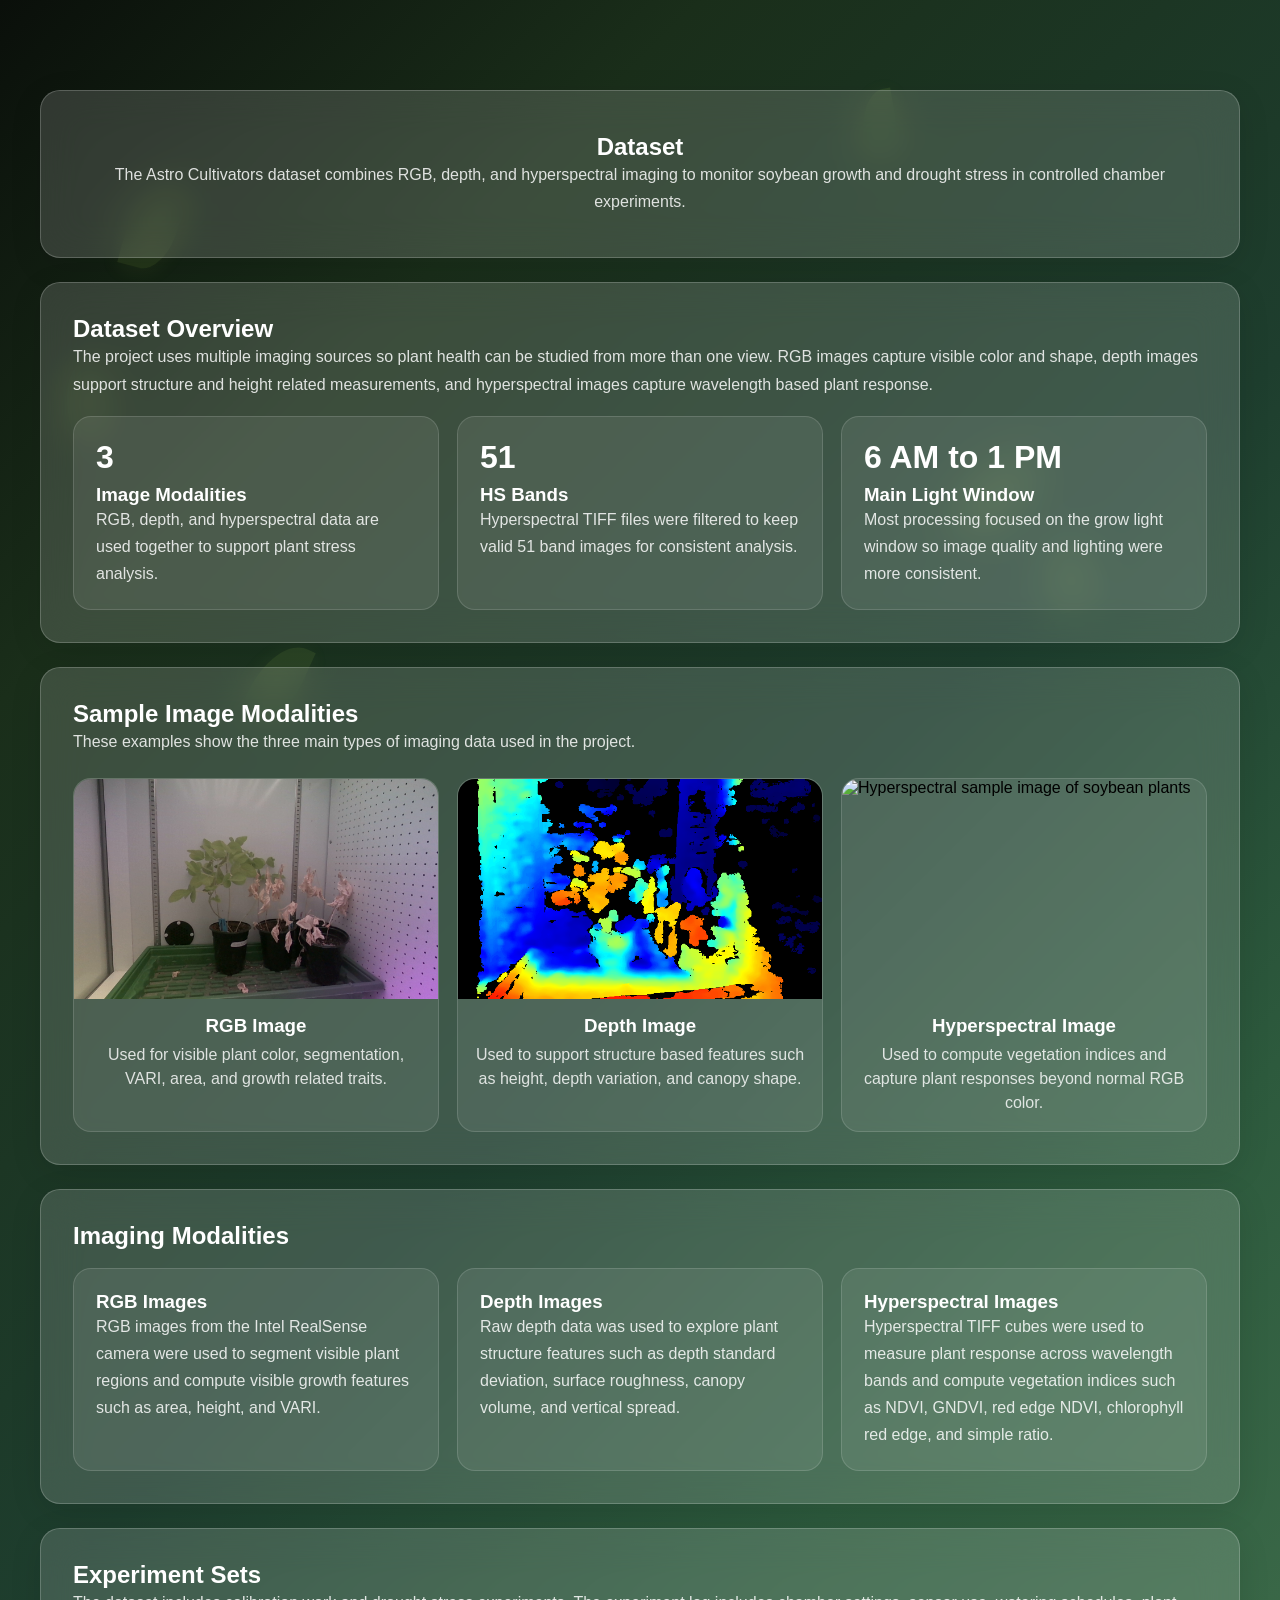
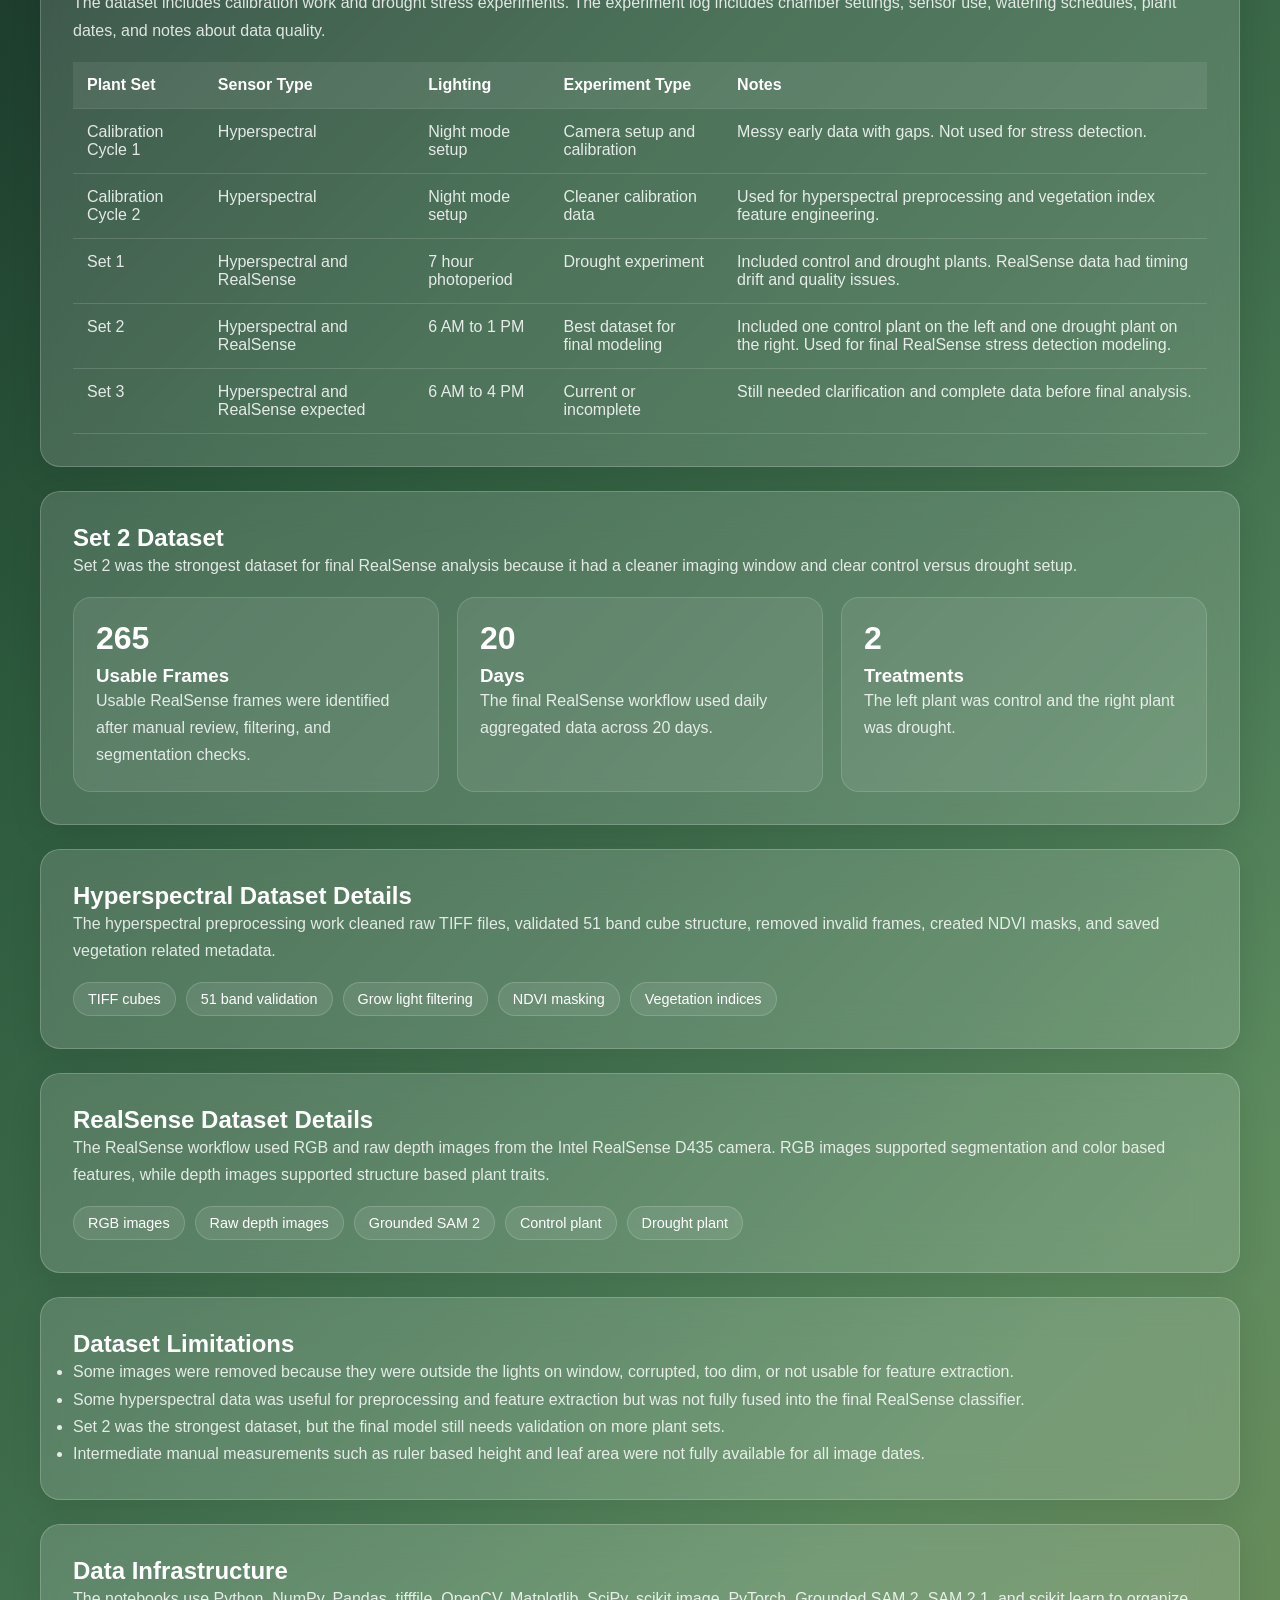
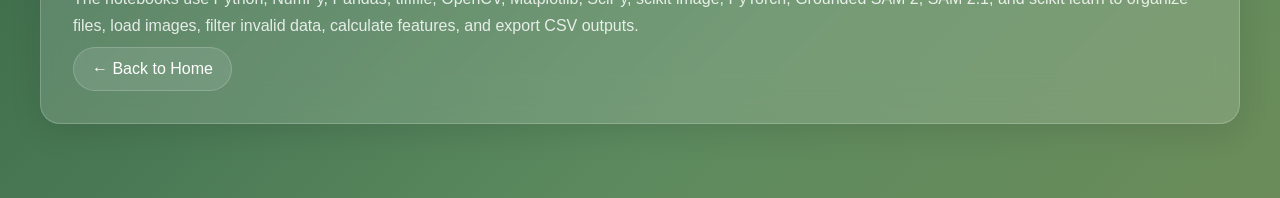
==== commit 46ffb6a3: "Update dataset.html" ====
--- a/dataset.html
+++ b/dataset.html
@@ -63,6 +63,43 @@
     margin-bottom: 8px;
 }
 
+.image-grid {
+    display: grid;
+    grid-template-columns: repeat(3, 1fr);
+    gap: 18px;
+    margin-top: 22px;
+}
+
+.image-card {
+    background: rgba(255,255,255,0.08);
+    border: 1px solid rgba(255,255,255,0.14);
+    border-radius: 18px;
+    overflow: hidden;
+}
+
+.image-card img {
+    width: 100%;
+    height: 220px;
+    object-fit: cover;
+    display: block;
+}
+
+.image-caption {
+    padding: 16px;
+    text-align: center;
+}
+
+.image-caption h3 {
+    color: white;
+    margin-bottom: 6px;
+}
+
+.image-caption p {
+    color: rgba(255,255,255,0.82);
+    margin: 0;
+    line-height: 1.5;
+}
+
 .tag-row {
     display: flex;
     flex-wrap: wrap;
@@ -118,6 +155,16 @@
 .back-link:hover {
     background: rgba(255,255,255,0.18);
 }
+
+@media (max-width: 900px) {
+    .image-grid {
+        grid-template-columns: 1fr;
+    }
+
+    .image-card img {
+        height: auto;
+    }
+}
 </style>
 </head>
 
@@ -134,18 +181,18 @@
     <div class="container page-wrap">
         <section class="glass page-header">
             <h1>Dataset</h1>
-            <p>The Astro Cultivators dataset combines hyperspectral, RGB, and depth imaging to monitor soybean growth and drought stress in controlled chamber experiments.</p>
+            <p>The Astro Cultivators dataset combines RGB, depth, and hyperspectral imaging to monitor soybean growth and drought stress in controlled chamber experiments.</p>
         </section>
 
         <section class="glass content-card">
             <h2>Dataset Overview</h2>
-            <p>The project uses multiple imaging sources so plant health can be studied from more than one view. Hyperspectral images capture wavelength based plant response, RGB images capture visible color and shape, and depth images support structure and height related measurements.</p>
+            <p>The project uses multiple imaging sources so plant health can be studied from more than one view. RGB images capture visible color and shape, depth images support structure and height related measurements, and hyperspectral images capture wavelength based plant response.</p>
 
             <div class="grid">
                 <div class="metric-card">
                     <div class="metric-number">3</div>
                     <h3>Image Modalities</h3>
-                    <p>Hyperspectral, RGB, and depth data are used together to support plant stress analysis.</p>
+                    <p>RGB, depth, and hyperspectral data are used together to support plant stress analysis.</p>
                 </div>
 
                 <div class="metric-card">
@@ -157,7 +204,38 @@
                 <div class="metric-card">
                     <div class="metric-number">6 AM to 1 PM</div>
                     <h3>Main Light Window</h3>
-                    <p>Most drought cycle processing focused on the grow light window so images were more consistent.</p>
+                    <p>Most processing focused on the grow light window so image quality and lighting were more consistent.</p>
+                </div>
+            </div>
+        </section>
+
+        <section class="glass content-card">
+            <h2>Sample Image Modalities</h2>
+            <p>These examples show the three main types of imaging data used in the project.</p>
+
+            <div class="image-grid">
+                <div class="image-card">
+                    <img src="images/rgbsample.png" alt="RGB sample image of soybean plants">
+                    <div class="image-caption">
+                        <h3>RGB Image</h3>
+                        <p>Used for visible plant color, segmentation, VARI, area, and growth related traits.</p>
+                    </div>
+                </div>
+
+                <div class="image-card">
+                    <img src="images/depth_sample.png" alt="Depth sample image of soybean plants">
+                    <div class="image-caption">
+                        <h3>Depth Image</h3>
+                        <p>Used to support structure based features such as height, depth variation, and canopy shape.</p>
+                    </div>
+                </div>
+
+                <div class="image-card">
+                    <img src="images/hyperspectral_sample.png" alt="Hyperspectral sample image of soybean plants">
+                    <div class="image-caption">
+                        <h3>Hyperspectral Image</h3>
+                        <p>Used to compute vegetation indices and capture plant responses beyond normal RGB color.</p>
+                    </div>
                 </div>
             </div>
         </section>
@@ -167,18 +245,18 @@
 
             <div class="grid">
                 <div class="info-card">
-                    <h3>Hyperspectral Images</h3>
-                    <p>Hyperspectral TIFF cubes were used to measure plant response across many wavelength bands. These images support vegetation indices such as NDVI, GNDVI, SIPI, PRI, red edge NDVI, chlorophyll red edge, and simple ratio.</p>
-                </div>
-
-                <div class="info-card">
                     <h3>RGB Images</h3>
-                    <p>RGB images from the RealSense camera were used to segment visible plant regions, compare plants against a median background, and compute visible growth features such as area and VARI.</p>
+                    <p>RGB images from the Intel RealSense camera were used to segment visible plant regions and compute visible growth features such as area, height, and VARI.</p>
                 </div>
 
                 <div class="info-card">
                     <h3>Depth Images</h3>
-                    <p>Depth images were matched with RGB frames by timestamp. These images were used to explore height related plant measurements and 3D structure information.</p>
+                    <p>Raw depth data was used to explore plant structure features such as depth standard deviation, surface roughness, canopy volume, and vertical spread.</p>
+                </div>
+
+                <div class="info-card">
+                    <h3>Hyperspectral Images</h3>
+                    <p>Hyperspectral TIFF cubes were used to measure plant response across wavelength bands and compute vegetation indices such as NDVI, GNDVI, red edge NDVI, chlorophyll red edge, and simple ratio.</p>
                 </div>
             </div>
         </section>
@@ -200,32 +278,39 @@
                     </thead>
                     <tbody>
                         <tr>
-                            <td>Plants sown on 9/19/25</td>
+                            <td>Calibration Cycle 1</td>
                             <td>Hyperspectral</td>
-                            <td>6 AM to 2 PM</td>
-                            <td>Calibration</td>
-                            <td>Plants measured with hyperspectral data around 550 to 760 nm.</td>
-                        </tr>
-                        <tr>
-                            <td>Plants sown on 11/18/25</td>
+                            <td>Night mode setup</td>
+                            <td>Camera setup and calibration</td>
+                            <td>Messy early data with gaps. Not used for stress detection.</td>
+                        </tr>
+                        <tr>
+                            <td>Calibration Cycle 2</td>
+                            <td>Hyperspectral</td>
+                            <td>Night mode setup</td>
+                            <td>Cleaner calibration data</td>
+                            <td>Used for hyperspectral preprocessing and vegetation index feature engineering.</td>
+                        </tr>
+                        <tr>
+                            <td>Set 1</td>
+                            <td>Hyperspectral and RealSense</td>
+                            <td>7 hour photoperiod</td>
+                            <td>Drought experiment</td>
+                            <td>Included control and drought plants. RealSense data had timing drift and quality issues.</td>
+                        </tr>
+                        <tr>
+                            <td>Set 2</td>
                             <td>Hyperspectral and RealSense</td>
                             <td>6 AM to 1 PM</td>
-                            <td>Drought and full plant cycle</td>
-                            <td>Drought treatment started around V2. Control watering followed the regular schedule.</td>
-                        </tr>
-                        <tr>
-                            <td>Plants sown on 1/30/26</td>
-                            <td>Hyperspectral and RealSense</td>
-                            <td>6 AM to 1 PM</td>
-                            <td>Drought two week cycle</td>
-                            <td>Control plants were watered regularly while drought plants had water withheld starting around V2.</td>
-                        </tr>
-                        <tr>
-                            <td>Plants sown on 2/27/26</td>
-                            <td>Hyperspectral and RealSense</td>
+                            <td>Best dataset for final modeling</td>
+                            <td>Included one control plant on the left and one drought plant on the right. Used for final RealSense stress detection modeling.</td>
+                        </tr>
+                        <tr>
+                            <td>Set 3</td>
+                            <td>Hyperspectral and RealSense expected</td>
                             <td>6 AM to 4 PM</td>
-                            <td>Terminated</td>
-                            <td>This dataset was limited because the plants were affected by fungal infection and the cycle was stopped.</td>
+                            <td>Current or incomplete</td>
+                            <td>Still needed clarification and complete data before final analysis.</td>
                         </tr>
                     </tbody>
                 </table>
@@ -233,38 +318,69 @@
         </section>
 
         <section class="glass content-card">
+            <h2>Set 2 Dataset</h2>
+            <p>Set 2 was the strongest dataset for final RealSense analysis because it had a cleaner imaging window and clear control versus drought setup.</p>
+
+            <div class="grid">
+                <div class="metric-card">
+                    <div class="metric-number">265</div>
+                    <h3>Usable Frames</h3>
+                    <p>Usable RealSense frames were identified after manual review, filtering, and segmentation checks.</p>
+                </div>
+
+                <div class="metric-card">
+                    <div class="metric-number">20</div>
+                    <h3>Days</h3>
+                    <p>The final RealSense workflow used daily aggregated data across 20 days.</p>
+                </div>
+
+                <div class="metric-card">
+                    <div class="metric-number">2</div>
+                    <h3>Treatments</h3>
+                    <p>The left plant was control and the right plant was drought.</p>
+                </div>
+            </div>
+        </section>
+
+        <section class="glass content-card">
             <h2>Hyperspectral Dataset Details</h2>
-            <p>The calibration cycle preprocessing notebook started with 643 hyperspectral TIFF files. After checking the cube dimensions, 492 valid 51 band images were kept and 151 non 51 band files were removed. A later feature engineering step processed 280 valid images and skipped one corrupted file.</p>
-            <p>Another exploratory notebook inspected a larger hyperspectral folder with 5,829 TIFF files. That exploration separated usable light on cubes, CAI or index cubes, bad or unknown cubes, and lights off images. This helped the team understand data quality before final feature extraction.</p>
+            <p>The hyperspectral preprocessing work cleaned raw TIFF files, validated 51 band cube structure, removed invalid frames, created NDVI masks, and saved vegetation related metadata.</p>
 
             <div class="tag-row">
                 <span class="tag">TIFF cubes</span>
                 <span class="tag">51 band validation</span>
                 <span class="tag">Grow light filtering</span>
-                <span class="tag">Calibration cycle</span>
-                <span class="tag">Drought cycle</span>
+                <span class="tag">NDVI masking</span>
+                <span class="tag">Vegetation indices</span>
             </div>
         </section>
 
         <section class="glass content-card">
             <h2>RealSense Dataset Details</h2>
-            <p>The RealSense workflow separated image files into true RGB images, raw depth images, colorized depth images, and unusable dud images. RGB and raw depth files were matched by timestamp, then filtered to the grow light window.</p>
-            <p>The RealSense data was also divided into Set 1 and Set 2. Set 1 covered the first growth session ending on January 30, and Set 2 began later on January 30. Set 2 was selected for cleaner feature extraction.</p>
+            <p>The RealSense workflow used RGB and raw depth images from the Intel RealSense D435 camera. RGB images supported segmentation and color based features, while depth images supported structure based plant traits.</p>
+
+            <div class="tag-row">
+                <span class="tag">RGB images</span>
+                <span class="tag">Raw depth images</span>
+                <span class="tag">Grounded SAM 2</span>
+                <span class="tag">Control plant</span>
+                <span class="tag">Drought plant</span>
+            </div>
         </section>
 
         <section class="glass content-card">
             <h2>Dataset Limitations</h2>
             <ul>
-                <li>Some files were removed because they were lights off images, unreadable, corrupted, or not valid 51 band cubes.</li>
-                <li>Some hyperspectral data could not reliably separate control and drought plants by file alone, so those notebooks focused on overall vegetation metrics.</li>
-                <li>RealSense height features were exploratory because the depth based height values were noisy and still needed refinement.</li>
-                <li>Some experiment log dates and notes may need final team review before being treated as final audited metadata.</li>
+                <li>Some images were removed because they were outside the lights on window, corrupted, too dim, or not usable for feature extraction.</li>
+                <li>Some hyperspectral data was useful for preprocessing and feature extraction but was not fully fused into the final RealSense classifier.</li>
+                <li>Set 2 was the strongest dataset, but the final model still needs validation on more plant sets.</li>
+                <li>Intermediate manual measurements such as ruler based height and leaf area were not fully available for all image dates.</li>
             </ul>
         </section>
 
         <section class="glass content-card">
             <h2>Data Infrastructure</h2>
-            <p>The notebooks use Python, NumPy, Pandas, tifffile, OpenCV, Matplotlib, SciPy, and scikit image to organize files, load images, filter invalid data, calculate features, and export CSV outputs for later analysis.</p>
+            <p>The notebooks use Python, NumPy, Pandas, tifffile, OpenCV, Matplotlib, SciPy, scikit image, PyTorch, Grounded SAM 2, SAM 2.1, and scikit learn to organize files, load images, filter invalid data, calculate features, and export CSV outputs.</p>
             <a class="back-link" href="index.html">← Back to Home</a>
         </section>
     </div>
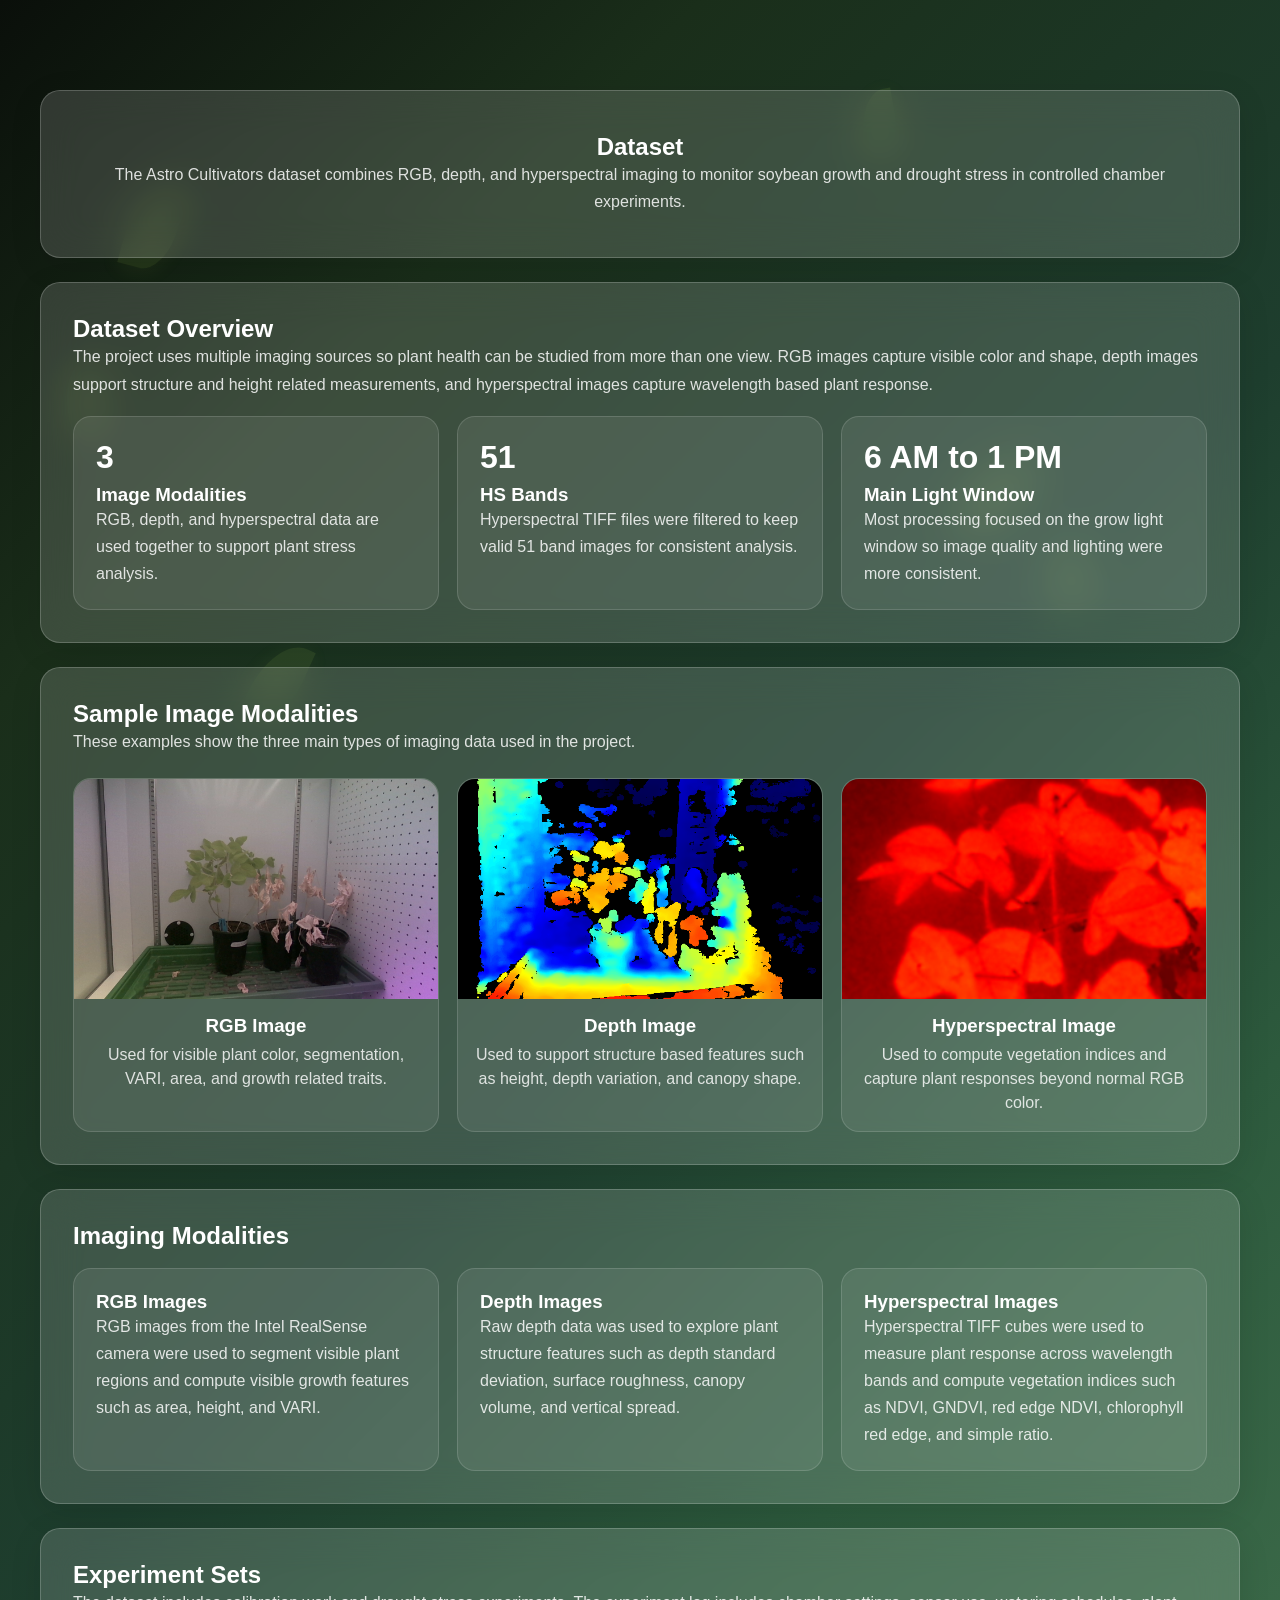
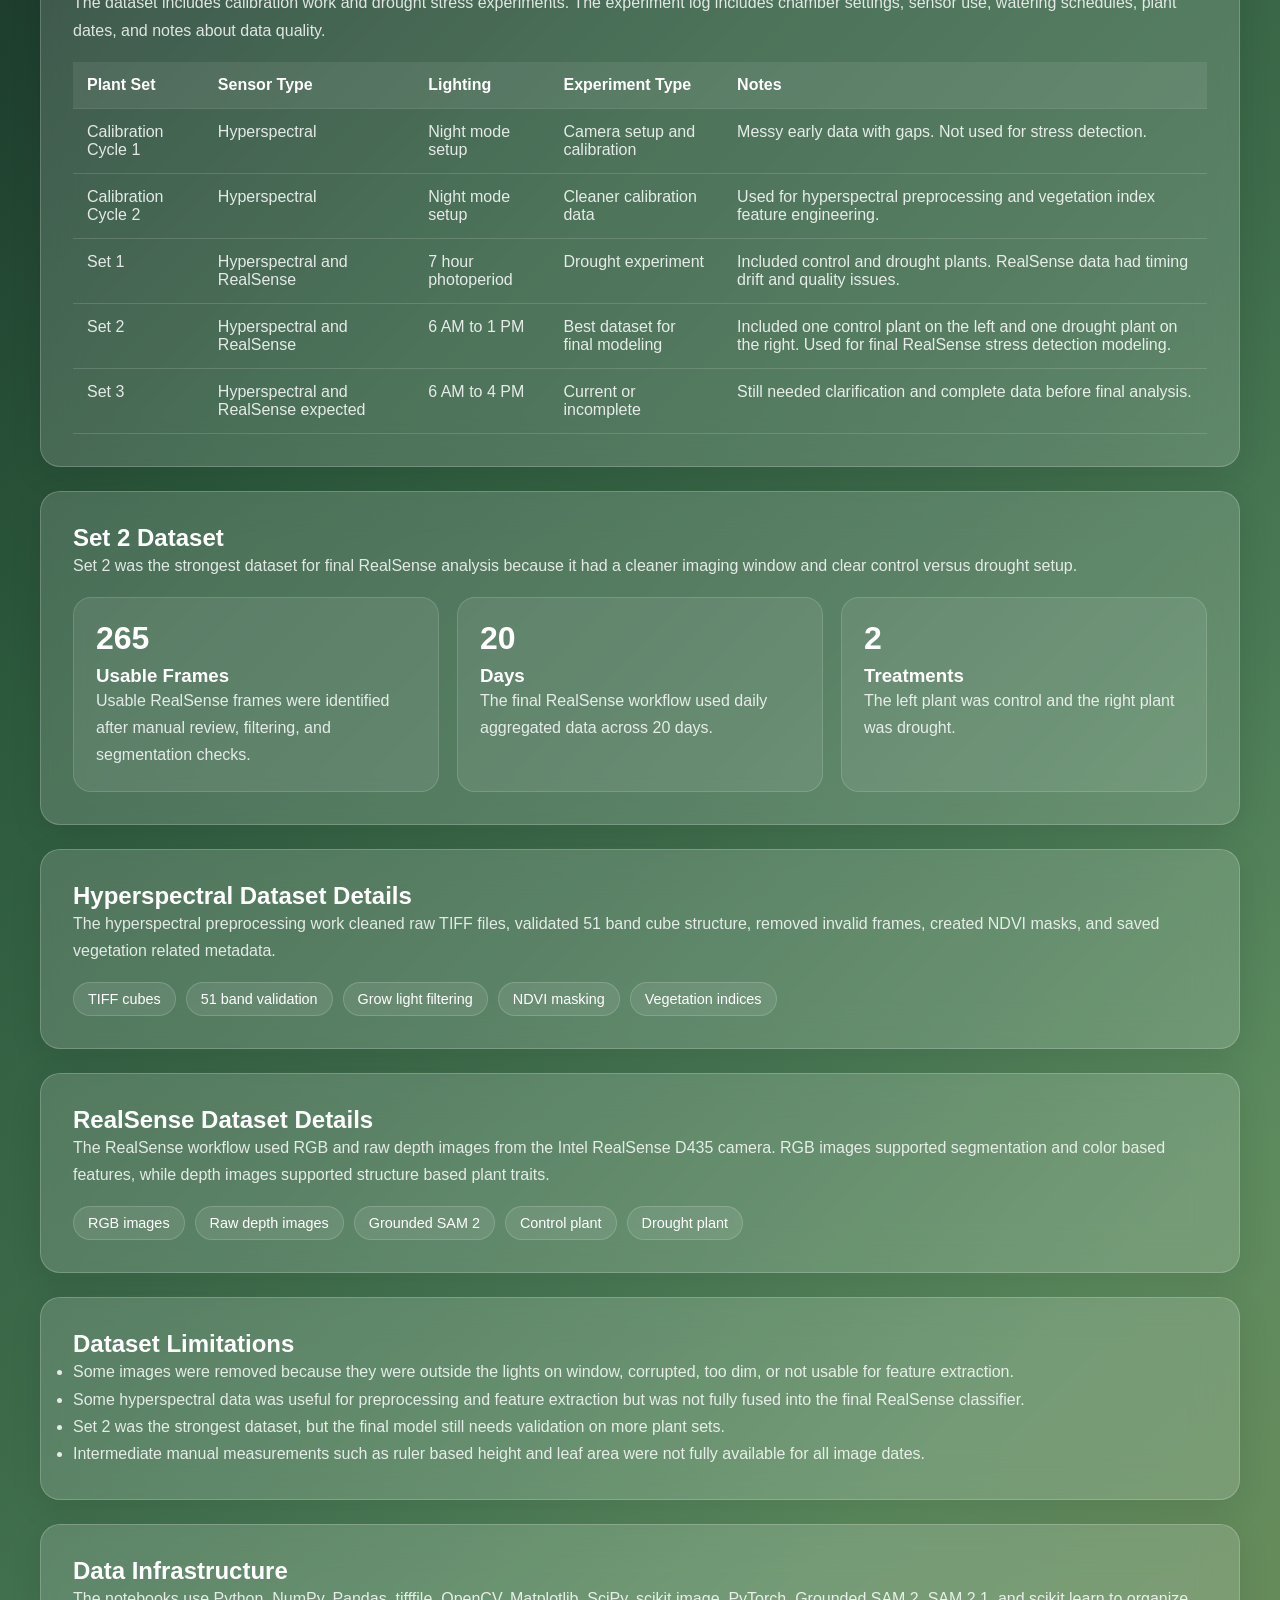
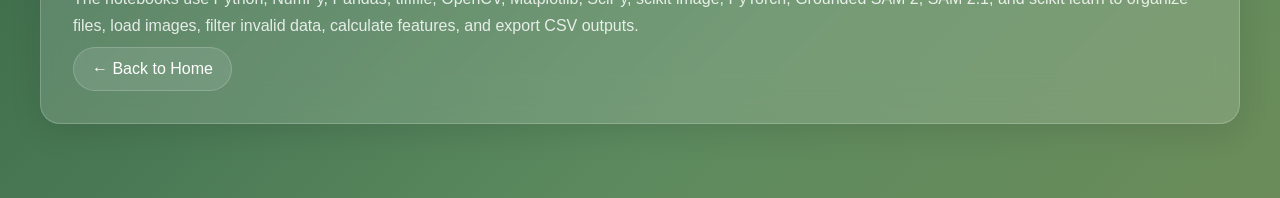
==== commit 2be2c10d: "Update dataset.html" ====
--- a/dataset.html
+++ b/dataset.html
@@ -231,7 +231,7 @@
                 </div>
 
                 <div class="image-card">
-                    <img src="images/hyperspectral_sample.png" alt="Hyperspectral sample image of soybean plants">
+                    <img src="images/hyperspectral_sample.jpg" alt="Hyperspectral sample image of soybean plants">
                     <div class="image-caption">
                         <h3>Hyperspectral Image</h3>
                         <p>Used to compute vegetation indices and capture plant responses beyond normal RGB color.</p>
